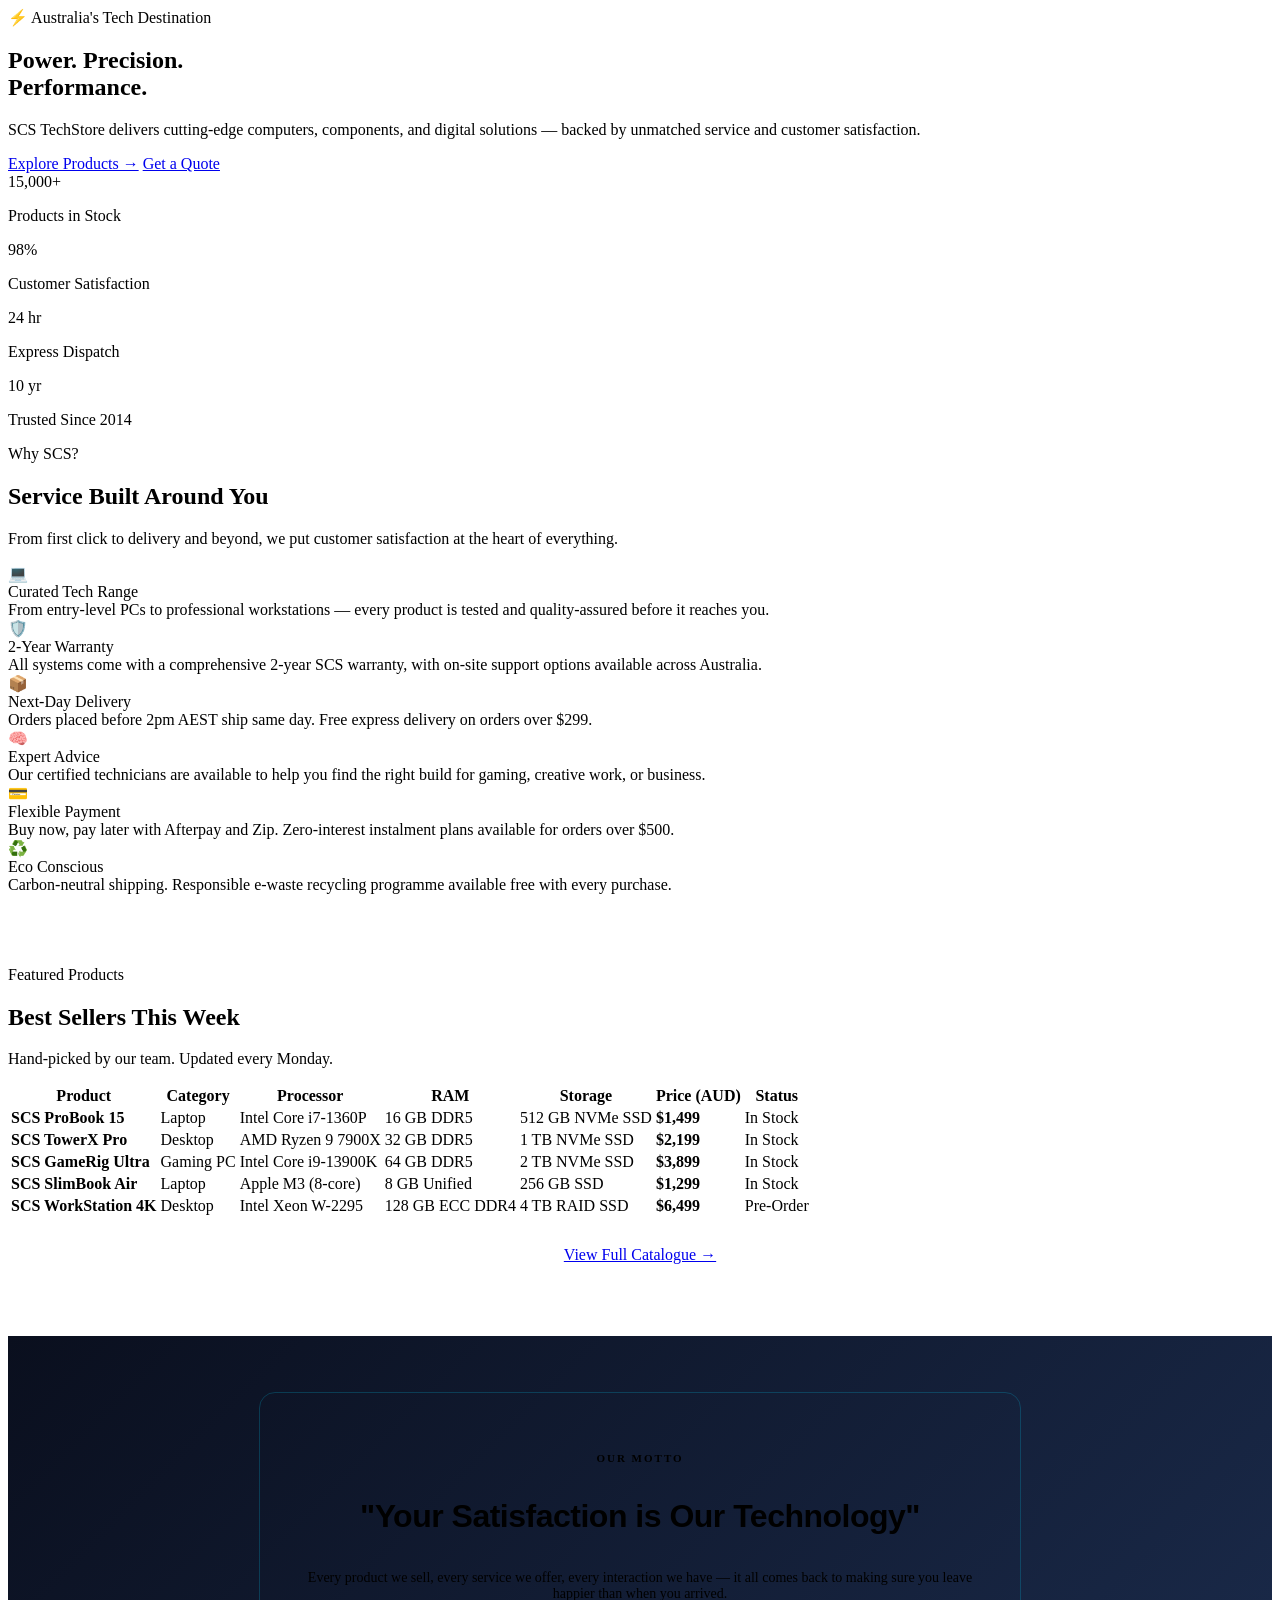
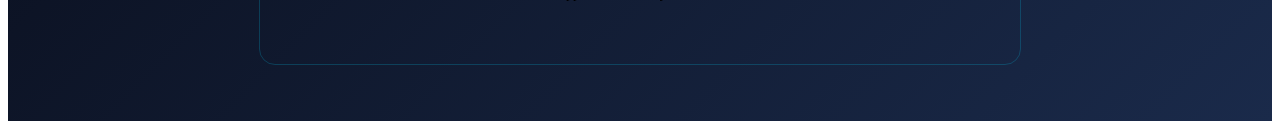
==== index.html @ ad7700cf "Add files via upload" ====
<!DOCTYPE html>
<html lang="en">
<head>
  <meta charset="UTF-8" />
  <meta name="viewport" content="width=device-width, initial-scale=1.0" />
  <meta name="description" content="SCS TechStore — Australia's trusted online computer store. Premium laptops, desktops, components, and expert support." />
  <title>SCS TechStore — Home</title>
  <link rel="stylesheet" href="media/style.css" />
</head>
<body>

  <!-- HEADER -->
  <header id="site-header"></header>

  <!-- HERO -->
  <section class="hero">
    <div class="container">
      <span class="hero-eyebrow">&#x26A1; Australia's Tech Destination</span>
      <h1>Power. Precision.<br><span>Performance.</span></h1>
      <p>SCS TechStore delivers cutting-edge computers, components, and digital solutions — backed by unmatched service and customer satisfaction.</p>
      <div class="hero-btns">
        <a href="pages/services.html" class="btn btn-primary">Explore Products &#x2192;</a>
        <a href="pages/contact.html" class="btn btn-outline">Get a Quote</a>
      </div>
    </div>
  </section>

  <!-- STATS BAR -->
  <div class="stats-bar">
    <div class="container">
      <div class="stats-grid">
        <div>
          <span class="stat-num">15,000+</span>
          <p class="stat-label">Products in Stock</p>
        </div>
        <div>
          <span class="stat-num">98%</span>
          <p class="stat-label">Customer Satisfaction</p>
        </div>
        <div>
          <span class="stat-num">24 hr</span>
          <p class="stat-label">Express Dispatch</p>
        </div>
        <div>
          <span class="stat-num">10 yr</span>
          <p class="stat-label">Trusted Since 2014</p>
        </div>
      </div>
    </div>
  </div>

  <!-- WHY CHOOSE US -->
  <section>
    <div class="container">
      <span class="section-label">Why SCS?</span>
      <h2 class="section-title">Service Built Around You</h2>
      <p class="section-sub">From first click to delivery and beyond, we put customer satisfaction at the heart of everything.</p>

      <div class="features-grid">
        <div class="card">
          <div class="feature-icon">&#x1F4BB;</div>
          <div class="feature-title">Curated Tech Range</div>
          <div class="feature-desc">From entry-level PCs to professional workstations — every product is tested and quality-assured before it reaches you.</div>
        </div>
        <div class="card">
          <div class="feature-icon">&#x1F6E1;&#xFE0F;</div>
          <div class="feature-title">2-Year Warranty</div>
          <div class="feature-desc">All systems come with a comprehensive 2-year SCS warranty, with on-site support options available across Australia.</div>
        </div>
        <div class="card">
          <div class="feature-icon">&#x1F4E6;</div>
          <div class="feature-title">Next-Day Delivery</div>
          <div class="feature-desc">Orders placed before 2pm AEST ship same day. Free express delivery on orders over $299.</div>
        </div>
        <div class="card">
          <div class="feature-icon">&#x1F9E0;</div>
          <div class="feature-title">Expert Advice</div>
          <div class="feature-desc">Our certified technicians are available to help you find the right build for gaming, creative work, or business.</div>
        </div>
        <div class="card">
          <div class="feature-icon">&#x1F4B3;</div>
          <div class="feature-title">Flexible Payment</div>
          <div class="feature-desc">Buy now, pay later with Afterpay and Zip. Zero-interest instalment plans available for orders over $500.</div>
        </div>
        <div class="card">
          <div class="feature-icon">&#x267B;&#xFE0F;</div>
          <div class="feature-title">Eco Conscious</div>
          <div class="feature-desc">Carbon-neutral shipping. Responsible e-waste recycling programme available free with every purchase.</div>
        </div>
      </div>
    </div>
  </section>

  <!-- FEATURED PRODUCTS TABLE -->
  <section style="background:var(--slate); padding:72px 0;">
    <div class="container">
      <span class="section-label">Featured Products</span>
      <h2 class="section-title">Best Sellers This Week</h2>
      <p class="section-sub">Hand-picked by our team. Updated every Monday.</p>

      <div class="table-wrapper">
        <table>
          <thead>
            <tr>
              <th>Product</th>
              <th>Category</th>
              <th>Processor</th>
              <th>RAM</th>
              <th>Storage</th>
              <th>Price (AUD)</th>
              <th>Status</th>
            </tr>
          </thead>
          <tbody>
            <tr>
              <td><strong>SCS ProBook 15</strong></td>
              <td><span class="badge badge-blue">Laptop</span></td>
              <td>Intel Core i7-1360P</td>
              <td>16 GB DDR5</td>
              <td>512 GB NVMe SSD</td>
              <td><strong>$1,499</strong></td>
              <td><span class="badge badge-green">In Stock</span></td>
            </tr>
            <tr>
              <td><strong>SCS TowerX Pro</strong></td>
              <td><span class="badge badge-cyan">Desktop</span></td>
              <td>AMD Ryzen 9 7900X</td>
              <td>32 GB DDR5</td>
              <td>1 TB NVMe SSD</td>
              <td><strong>$2,199</strong></td>
              <td><span class="badge badge-green">In Stock</span></td>
            </tr>
            <tr>
              <td><strong>SCS GameRig Ultra</strong></td>
              <td><span class="badge badge-blue">Gaming PC</span></td>
              <td>Intel Core i9-13900K</td>
              <td>64 GB DDR5</td>
              <td>2 TB NVMe SSD</td>
              <td><strong>$3,899</strong></td>
              <td><span class="badge badge-green">In Stock</span></td>
            </tr>
            <tr>
              <td><strong>SCS SlimBook Air</strong></td>
              <td><span class="badge badge-blue">Laptop</span></td>
              <td>Apple M3 (8-core)</td>
              <td>8 GB Unified</td>
              <td>256 GB SSD</td>
              <td><strong>$1,299</strong></td>
              <td><span class="badge badge-green">In Stock</span></td>
            </tr>
            <tr>
              <td><strong>SCS WorkStation 4K</strong></td>
              <td><span class="badge badge-cyan">Desktop</span></td>
              <td>Intel Xeon W-2295</td>
              <td>128 GB ECC DDR4</td>
              <td>4 TB RAID SSD</td>
              <td><strong>$6,499</strong></td>
              <td><span class="badge badge-cyan">Pre-Order</span></td>
            </tr>
          </tbody>
        </table>
      </div>

      <div style="margin-top:28px; text-align:center;">
        <a href="pages/services.html" class="btn btn-primary">View Full Catalogue &#x2192;</a>
      </div>
    </div>
  </section>

  <!-- MOTTO BANNER -->
  <section style="padding:56px 0; text-align:center; background:linear-gradient(135deg, #0A0F1E 0%, #1A2A4A 100%);">
    <div class="container">
      <div style="border:1px solid rgba(0,212,255,0.2); border-radius:16px; padding:48px 40px; display:inline-block; max-width:680px; width:100%;">
        <p style="font-size:11px; font-weight:700; text-transform:uppercase; letter-spacing:2px; color:var(--cyan); margin-bottom:16px;">Our Motto</p>
        <p style="font-family:'Space Grotesk',sans-serif; font-size:clamp(1.4rem,3vw,2rem); font-weight:700; color:var(--white); line-height:1.3; letter-spacing:-0.5px;">
          "Your Satisfaction is Our Technology"
        </p>
        <p style="font-size:14px; color:var(--muted); margin-top:16px;">
          Every product we sell, every service we offer, every interaction we have — it all comes back to making sure you leave happier than when you arrived.
        </p>
      </div>
    </div>
  </section>

  <!-- FOOTER -->
  <footer id="site-footer"></footer>

  <script src="scripts/nav.js"></script>
</body>
</html>
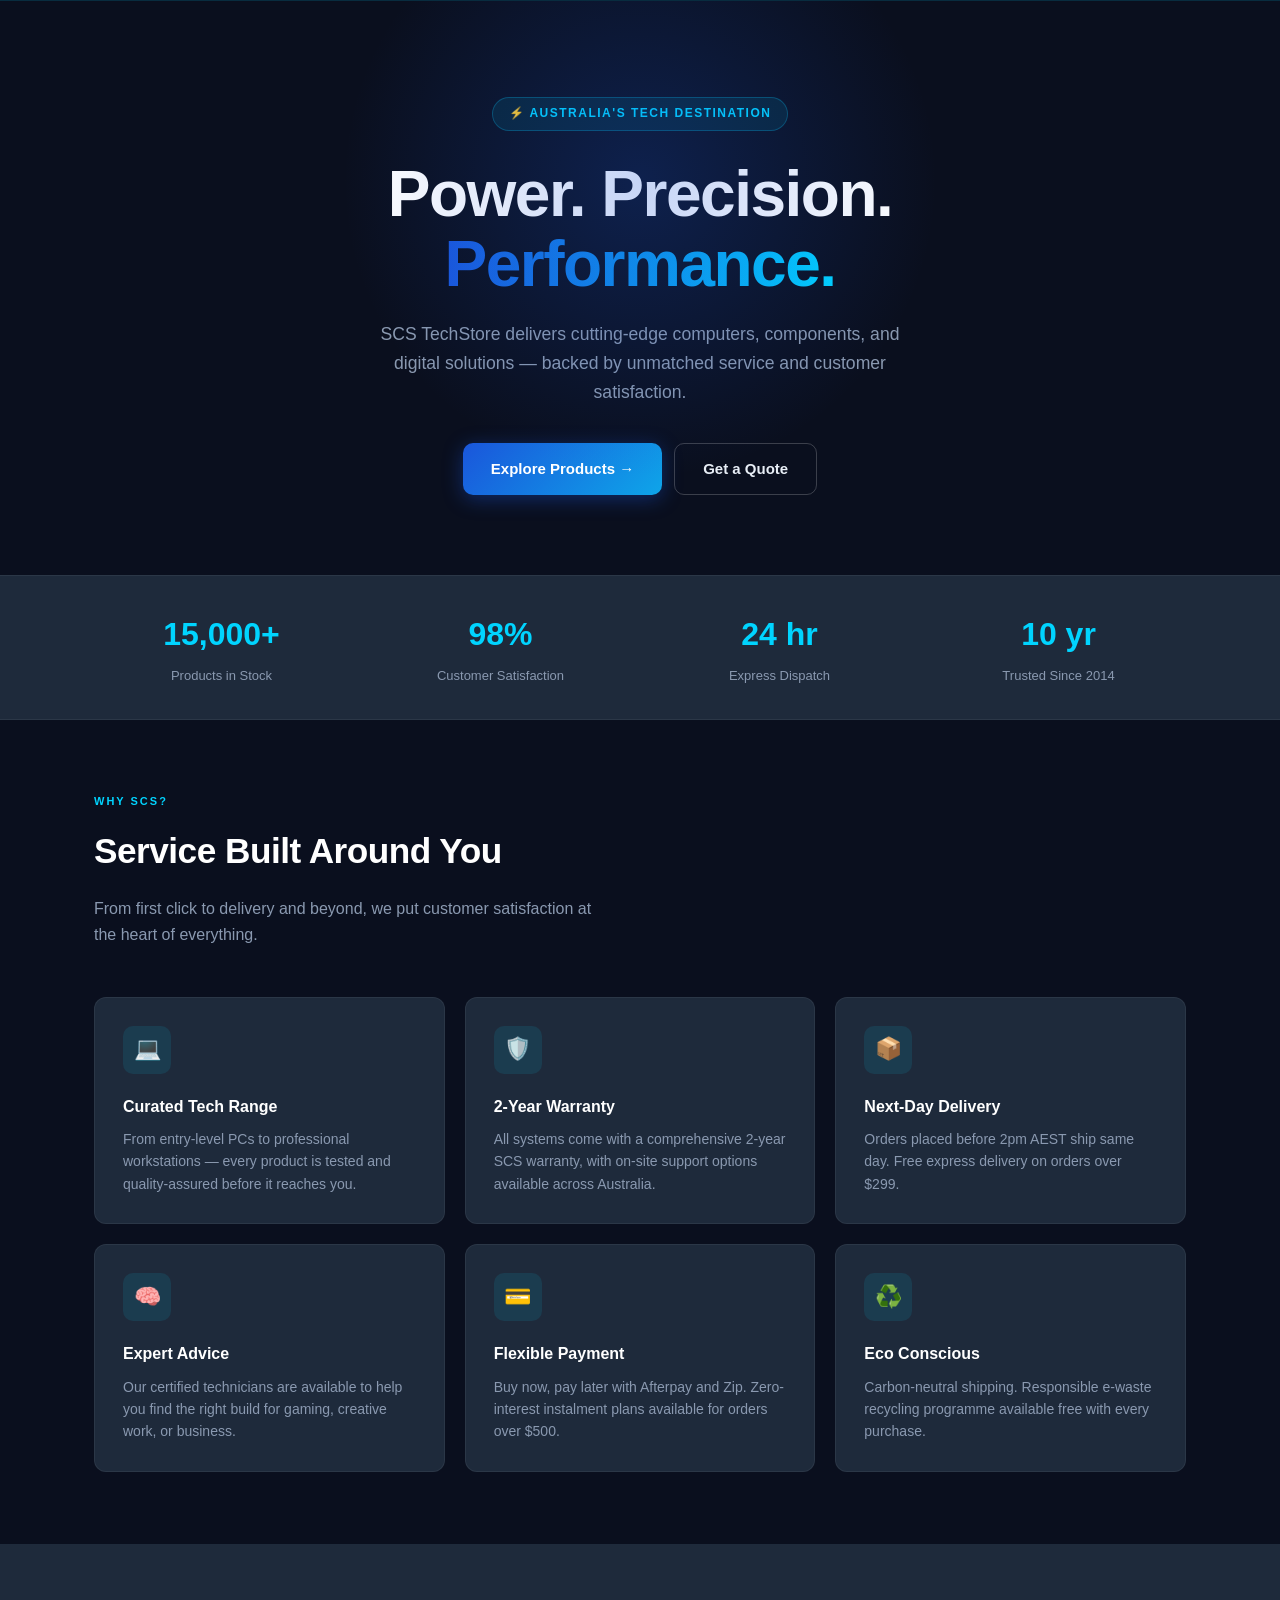
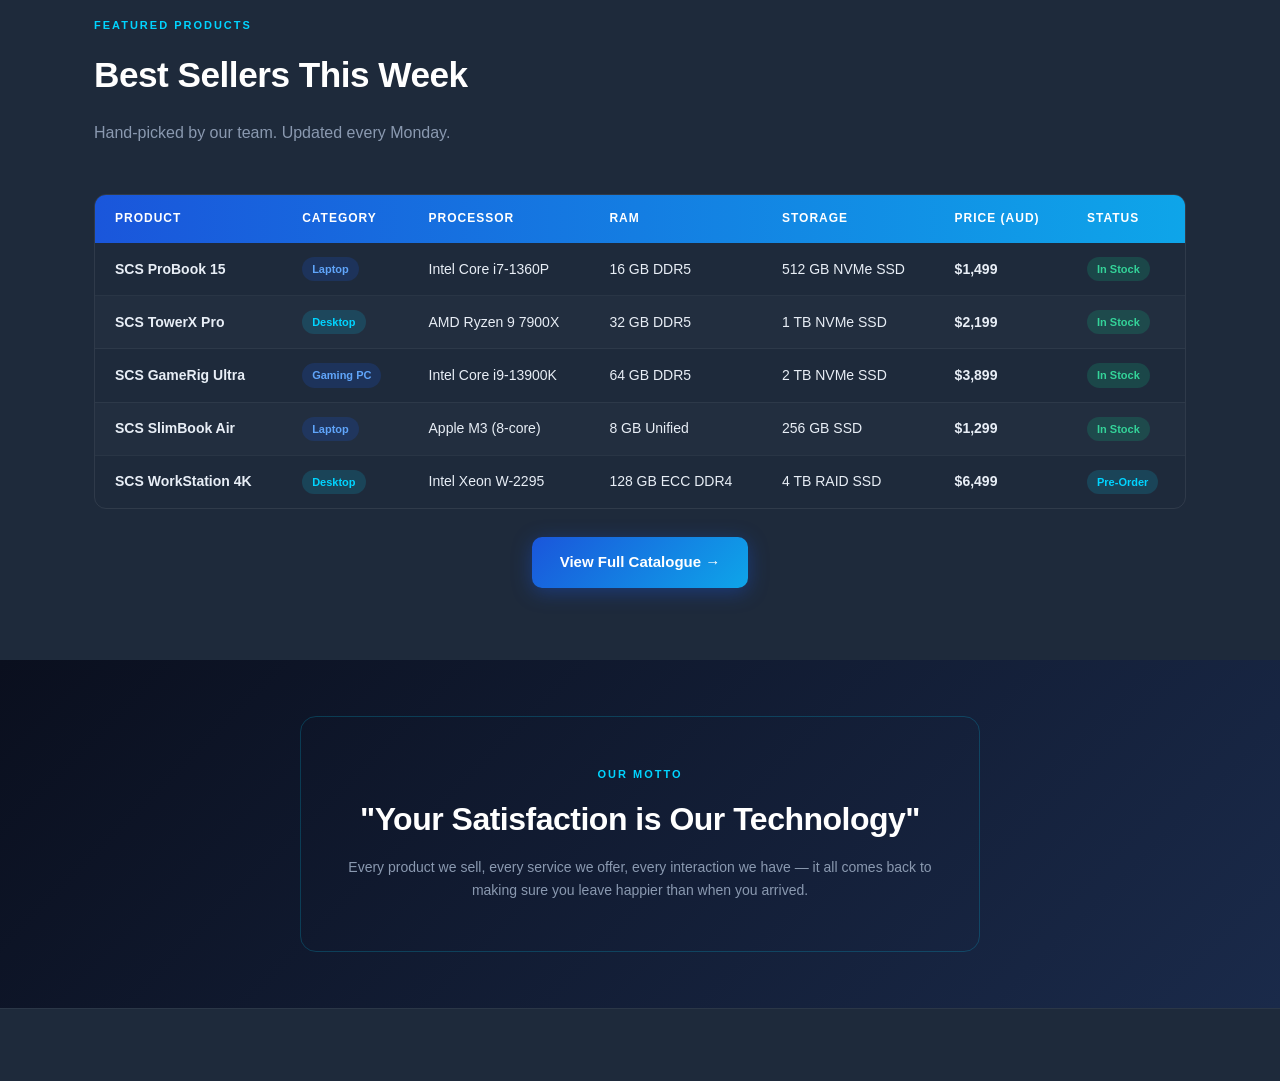
==== commit 0a07a302: "Update index.html" ====
--- a/index.html
+++ b/index.html
@@ -5,7 +5,7 @@
   <meta name="viewport" content="width=device-width, initial-scale=1.0" />
   <meta name="description" content="SCS TechStore — Australia's trusted online computer store. Premium laptops, desktops, components, and expert support." />
   <title>SCS TechStore — Home</title>
-  <link rel="stylesheet" href="media/style.css" />
+ <link rel="stylesheet" href="style.css" />
 </head>
 <body>
 
--- a/style.css
+++ b/style.css
@@ -0,0 +1,638 @@
+/* =============================================
+   SCS Online Computer Store — Global Stylesheet
+   © Service & Customer Satisfaction (SCS) 2023
+   ============================================= */
+
+@import url('https://fonts.googleapis.com/css2?family=Space+Grotesk:wght@300;400;500;600;700&family=Inter:wght@300;400;500;600&display=swap');
+
+/* ── Reset & Base ── */
+*, *::before, *::after { box-sizing: border-box; margin: 0; padding: 0; }
+
+:root {
+  --navy:    #0A0F1E;
+  --blue:    #1A56DB;
+  --cyan:    #00D4FF;
+  --slate:   #1E2A3B;
+  --mid:     #2C3E55;
+  --light:   #E8EEF6;
+  --white:   #FFFFFF;
+  --accent:  #00D4FF;
+  --muted:   #8A99B0;
+  --success: #10B981;
+  --font-display: 'Space Grotesk', sans-serif;
+  --font-body:    'Inter', sans-serif;
+  --radius: 12px;
+  --shadow: 0 4px 24px rgba(0,0,0,0.3);
+  --transition: 0.25s cubic-bezier(0.4,0,0.2,1);
+}
+
+html { scroll-behavior: smooth; }
+
+body {
+  font-family: var(--font-body);
+  background: var(--navy);
+  color: var(--light);
+  line-height: 1.65;
+  min-height: 100vh;
+  display: flex;
+  flex-direction: column;
+}
+
+a { color: var(--cyan); text-decoration: none; transition: color var(--transition); }
+a:hover { color: var(--white); }
+img { max-width: 100%; display: block; }
+ul { list-style: none; }
+
+/* ── Layout ── */
+.container { max-width: 1140px; margin: 0 auto; padding: 0 24px; }
+
+/* ── Header / Nav ── */
+header {
+  background: rgba(10,15,30,0.96);
+  backdrop-filter: blur(12px);
+  border-bottom: 1px solid rgba(0,212,255,0.15);
+  position: sticky;
+  top: 0;
+  z-index: 100;
+}
+
+.header-inner {
+  display: flex;
+  align-items: center;
+  justify-content: space-between;
+  padding: 14px 24px;
+  max-width: 1140px;
+  margin: 0 auto;
+}
+
+/* Logo */
+.logo {
+  display: flex;
+  align-items: center;
+  gap: 12px;
+  text-decoration: none;
+}
+
+.logo-mark {
+  width: 44px;
+  height: 44px;
+  background: linear-gradient(135deg, var(--blue), var(--cyan));
+  border-radius: 10px;
+  display: flex;
+  align-items: center;
+  justify-content: center;
+  font-family: var(--font-display);
+  font-weight: 700;
+  font-size: 18px;
+  color: var(--white);
+  letter-spacing: -1px;
+  flex-shrink: 0;
+  box-shadow: 0 0 20px rgba(0,212,255,0.3);
+}
+
+.logo-text { display: flex; flex-direction: column; line-height: 1.2; }
+.logo-name {
+  font-family: var(--font-display);
+  font-weight: 700;
+  font-size: 18px;
+  color: var(--white);
+  letter-spacing: -0.3px;
+}
+.logo-tagline {
+  font-size: 10px;
+  font-weight: 500;
+  color: var(--cyan);
+  text-transform: uppercase;
+  letter-spacing: 1.5px;
+}
+
+/* Nav links */
+nav ul {
+  display: flex;
+  gap: 4px;
+  align-items: center;
+}
+
+nav ul li a {
+  display: block;
+  padding: 8px 16px;
+  font-size: 14px;
+  font-weight: 500;
+  color: var(--muted);
+  border-radius: 8px;
+  transition: all var(--transition);
+}
+
+nav ul li a:hover,
+nav ul li a.active {
+  color: var(--white);
+  background: rgba(0,212,255,0.1);
+}
+
+nav ul li a.active {
+  color: var(--cyan);
+}
+
+/* ── Hero ── */
+.hero {
+  padding: 96px 24px 80px;
+  text-align: center;
+  position: relative;
+  overflow: hidden;
+}
+
+.hero::before {
+  content: '';
+  position: absolute;
+  top: -120px; left: 50%;
+  transform: translateX(-50%);
+  width: 600px; height: 600px;
+  background: radial-gradient(circle, rgba(26,86,219,0.25) 0%, transparent 70%);
+  pointer-events: none;
+}
+
+.hero-eyebrow {
+  display: inline-flex;
+  align-items: center;
+  gap: 8px;
+  background: rgba(0,212,255,0.1);
+  border: 1px solid rgba(0,212,255,0.25);
+  border-radius: 999px;
+  padding: 6px 16px;
+  font-size: 12px;
+  font-weight: 600;
+  color: var(--cyan);
+  text-transform: uppercase;
+  letter-spacing: 1.5px;
+  margin-bottom: 28px;
+}
+
+.hero h1 {
+  font-family: var(--font-display);
+  font-size: clamp(2.4rem, 6vw, 4rem);
+  font-weight: 700;
+  line-height: 1.1;
+  color: var(--white);
+  margin-bottom: 20px;
+  letter-spacing: -1.5px;
+}
+
+.hero h1 span {
+  background: linear-gradient(90deg, var(--blue), var(--cyan));
+  -webkit-background-clip: text;
+  -webkit-text-fill-color: transparent;
+  background-clip: text;
+}
+
+.hero p {
+  font-size: 1.1rem;
+  color: var(--muted);
+  max-width: 560px;
+  margin: 0 auto 36px;
+}
+
+.btn {
+  display: inline-flex;
+  align-items: center;
+  gap: 8px;
+  padding: 13px 28px;
+  border-radius: 10px;
+  font-family: var(--font-body);
+  font-size: 15px;
+  font-weight: 600;
+  cursor: pointer;
+  transition: all var(--transition);
+  border: none;
+  text-decoration: none;
+}
+
+.btn-primary {
+  background: linear-gradient(135deg, var(--blue), #0EA5E9);
+  color: var(--white);
+  box-shadow: 0 4px 20px rgba(26,86,219,0.4);
+}
+
+.btn-primary:hover {
+  transform: translateY(-2px);
+  box-shadow: 0 8px 28px rgba(26,86,219,0.5);
+  color: var(--white);
+}
+
+.btn-outline {
+  background: transparent;
+  color: var(--light);
+  border: 1px solid rgba(255,255,255,0.2);
+}
+
+.btn-outline:hover {
+  background: rgba(255,255,255,0.06);
+  border-color: rgba(255,255,255,0.4);
+  color: var(--white);
+}
+
+.hero-btns { display: flex; gap: 12px; justify-content: center; flex-wrap: wrap; }
+
+/* ── Section common ── */
+section { padding: 72px 0; }
+.section-label {
+  display: block;
+  font-size: 11px;
+  font-weight: 700;
+  text-transform: uppercase;
+  letter-spacing: 2px;
+  color: var(--cyan);
+  margin-bottom: 12px;
+}
+.section-title {
+  font-family: var(--font-display);
+  font-size: clamp(1.6rem, 3vw, 2.2rem);
+  font-weight: 700;
+  color: var(--white);
+  letter-spacing: -0.5px;
+  margin-bottom: 16px;
+}
+.section-sub {
+  color: var(--muted);
+  font-size: 1rem;
+  max-width: 520px;
+  margin-bottom: 48px;
+}
+
+/* ── Cards ── */
+.card {
+  background: var(--slate);
+  border: 1px solid rgba(255,255,255,0.06);
+  border-radius: var(--radius);
+  padding: 28px;
+  transition: all var(--transition);
+}
+
+.card:hover {
+  border-color: rgba(0,212,255,0.25);
+  transform: translateY(-4px);
+  box-shadow: 0 12px 32px rgba(0,0,0,0.4);
+}
+
+/* ── Stats bar ── */
+.stats-bar {
+  background: var(--slate);
+  border-top: 1px solid rgba(255,255,255,0.06);
+  border-bottom: 1px solid rgba(255,255,255,0.06);
+  padding: 32px 0;
+}
+
+.stats-grid {
+  display: grid;
+  grid-template-columns: repeat(4, 1fr);
+  gap: 24px;
+  text-align: center;
+}
+
+.stat-num {
+  font-family: var(--font-display);
+  font-size: 2rem;
+  font-weight: 700;
+  color: var(--cyan);
+  display: block;
+}
+.stat-label { font-size: 13px; color: var(--muted); margin-top: 4px; }
+
+/* ── Features grid ── */
+.features-grid {
+  display: grid;
+  grid-template-columns: repeat(auto-fit, minmax(280px, 1fr));
+  gap: 20px;
+}
+
+.feature-icon {
+  width: 48px; height: 48px;
+  background: rgba(0,212,255,0.1);
+  border-radius: 10px;
+  display: flex; align-items: center; justify-content: center;
+  margin-bottom: 20px;
+  font-size: 22px;
+}
+
+.feature-title {
+  font-family: var(--font-display);
+  font-size: 1rem;
+  font-weight: 600;
+  color: var(--white);
+  margin-bottom: 8px;
+}
+
+.feature-desc { font-size: 14px; color: var(--muted); line-height: 1.6; }
+
+/* ── Table ── */
+.table-wrapper {
+  overflow-x: auto;
+  border-radius: var(--radius);
+  border: 1px solid rgba(255,255,255,0.08);
+}
+
+table {
+  width: 100%;
+  border-collapse: collapse;
+  font-size: 14px;
+}
+
+thead {
+  background: linear-gradient(90deg, var(--blue), #0EA5E9);
+}
+
+thead th {
+  padding: 14px 20px;
+  text-align: left;
+  font-weight: 600;
+  font-size: 12px;
+  text-transform: uppercase;
+  letter-spacing: 1px;
+  color: var(--white);
+}
+
+tbody tr {
+  border-bottom: 1px solid rgba(255,255,255,0.05);
+  transition: background var(--transition);
+}
+
+tbody tr:last-child { border-bottom: none; }
+tbody tr:hover { background: rgba(0,212,255,0.04); }
+
+tbody td {
+  padding: 14px 20px;
+  color: var(--light);
+}
+
+tbody tr:nth-child(even) td { background: rgba(255,255,255,0.02); }
+
+.badge {
+  display: inline-block;
+  padding: 3px 10px;
+  border-radius: 999px;
+  font-size: 11px;
+  font-weight: 600;
+}
+.badge-blue  { background: rgba(26,86,219,0.2);  color: #60A5FA; }
+.badge-green { background: rgba(16,185,129,0.2); color: #34D399; }
+.badge-cyan  { background: rgba(0,212,255,0.15); color: var(--cyan); }
+
+/* ── Form ── */
+.form-group { margin-bottom: 20px; }
+.form-group label {
+  display: block;
+  font-size: 13px;
+  font-weight: 600;
+  color: var(--light);
+  margin-bottom: 8px;
+  letter-spacing: 0.3px;
+}
+
+.form-group input,
+.form-group textarea,
+.form-group select {
+  width: 100%;
+  padding: 12px 16px;
+  background: rgba(255,255,255,0.05);
+  border: 1px solid rgba(255,255,255,0.1);
+  border-radius: 8px;
+  color: var(--white);
+  font-family: var(--font-body);
+  font-size: 14px;
+  outline: none;
+  transition: border-color var(--transition), box-shadow var(--transition);
+}
+
+.form-group input:focus,
+.form-group textarea:focus,
+.form-group select:focus {
+  border-color: var(--cyan);
+  box-shadow: 0 0 0 3px rgba(0,212,255,0.12);
+}
+
+.form-group input::placeholder,
+.form-group textarea::placeholder { color: var(--muted); }
+
+.form-row { display: grid; grid-template-columns: 1fr 1fr; gap: 20px; }
+
+/* ── Gallery grid ── */
+.gallery-grid {
+  display: grid;
+  grid-template-columns: repeat(auto-fill, minmax(260px, 1fr));
+  gap: 20px;
+}
+
+.gallery-item {
+  border-radius: var(--radius);
+  overflow: hidden;
+  border: 1px solid rgba(255,255,255,0.06);
+  background: var(--slate);
+  transition: all var(--transition);
+  cursor: pointer;
+}
+
+.gallery-item:hover {
+  transform: scale(1.02);
+  border-color: rgba(0,212,255,0.3);
+  box-shadow: 0 8px 28px rgba(0,212,255,0.15);
+}
+
+.gallery-thumb {
+  width: 100%;
+  height: 200px;
+  display: flex;
+  align-items: center;
+  justify-content: center;
+  font-size: 60px;
+  background: linear-gradient(135deg, var(--slate), var(--mid));
+}
+
+.gallery-caption {
+  padding: 14px 16px;
+  font-size: 13px;
+  font-weight: 500;
+  color: var(--light);
+}
+
+/* ── Sitemap ── */
+.sitemap-tree {
+  font-family: var(--font-display);
+}
+
+.sitemap-root {
+  background: linear-gradient(135deg, var(--blue), #0EA5E9);
+  border-radius: var(--radius);
+  padding: 16px 24px;
+  text-align: center;
+  font-weight: 700;
+  font-size: 1.1rem;
+  margin-bottom: 32px;
+  display: inline-block;
+  width: 100%;
+}
+
+.sitemap-branches {
+  display: grid;
+  grid-template-columns: repeat(auto-fit, minmax(160px, 1fr));
+  gap: 16px;
+  position: relative;
+}
+
+.sitemap-node {
+  background: var(--slate);
+  border: 1px solid rgba(0,212,255,0.2);
+  border-radius: var(--radius);
+  padding: 16px 20px;
+  text-align: center;
+  font-size: 14px;
+  font-weight: 600;
+  color: var(--light);
+  transition: all var(--transition);
+  text-decoration: none;
+  display: block;
+}
+
+.sitemap-node:hover {
+  border-color: var(--cyan);
+  color: var(--cyan);
+  transform: translateY(-4px);
+}
+
+.sitemap-node .node-file {
+  font-size: 11px;
+  color: var(--muted);
+  font-weight: 400;
+  font-family: monospace;
+  margin-top: 4px;
+}
+
+/* ── Contact ── */
+.contact-grid {
+  display: grid;
+  grid-template-columns: 1fr 1.5fr;
+  gap: 40px;
+  align-items: start;
+}
+
+.contact-info-item {
+  display: flex;
+  align-items: flex-start;
+  gap: 16px;
+  margin-bottom: 28px;
+}
+
+.contact-icon {
+  width: 44px; height: 44px;
+  background: rgba(0,212,255,0.1);
+  border-radius: 10px;
+  display: flex; align-items: center; justify-content: center;
+  font-size: 20px;
+  flex-shrink: 0;
+}
+
+.contact-info-item h4 {
+  font-size: 13px;
+  font-weight: 600;
+  text-transform: uppercase;
+  letter-spacing: 1px;
+  color: var(--muted);
+  margin-bottom: 4px;
+}
+
+.contact-info-item p { color: var(--light); font-size: 15px; }
+
+/* ── Footer ── */
+footer {
+  background: var(--slate);
+  border-top: 1px solid rgba(255,255,255,0.06);
+  padding: 48px 0 24px;
+  margin-top: auto;
+}
+
+.footer-inner {
+  display: grid;
+  grid-template-columns: 2fr 1fr 1fr;
+  gap: 40px;
+  margin-bottom: 40px;
+}
+
+.footer-brand p {
+  font-size: 14px;
+  color: var(--muted);
+  margin-top: 12px;
+  line-height: 1.7;
+  max-width: 280px;
+}
+
+.footer-col h4 {
+  font-family: var(--font-display);
+  font-size: 13px;
+  font-weight: 700;
+  color: var(--white);
+  text-transform: uppercase;
+  letter-spacing: 1px;
+  margin-bottom: 16px;
+}
+
+.footer-col ul li { margin-bottom: 10px; }
+.footer-col ul li a { font-size: 14px; color: var(--muted); transition: color var(--transition); }
+.footer-col ul li a:hover { color: var(--cyan); }
+
+.footer-bottom {
+  border-top: 1px solid rgba(255,255,255,0.06);
+  padding-top: 24px;
+  display: flex;
+  align-items: center;
+  justify-content: space-between;
+  font-size: 13px;
+  color: var(--muted);
+}
+
+.footer-bottom a { color: var(--muted); }
+.footer-bottom a:hover { color: var(--cyan); }
+
+/* ── Page Header ── */
+.page-header {
+  padding: 64px 24px 48px;
+  text-align: center;
+  border-bottom: 1px solid rgba(255,255,255,0.06);
+  margin-bottom: 64px;
+  position: relative;
+  overflow: hidden;
+}
+
+.page-header::before {
+  content: '';
+  position: absolute;
+  top: -80px; left: 50%;
+  transform: translateX(-50%);
+  width: 400px; height: 400px;
+  background: radial-gradient(circle, rgba(26,86,219,0.18) 0%, transparent 70%);
+  pointer-events: none;
+}
+
+.page-header h1 {
+  font-family: var(--font-display);
+  font-size: clamp(2rem, 5vw, 3rem);
+  font-weight: 700;
+  color: var(--white);
+  letter-spacing: -1px;
+  margin-bottom: 12px;
+}
+
+.page-header p { font-size: 1rem; color: var(--muted); max-width: 480px; margin: 0 auto; }
+
+/* ── Responsive ── */
+@media (max-width: 768px) {
+  .stats-grid         { grid-template-columns: repeat(2, 1fr); }
+  .contact-grid       { grid-template-columns: 1fr; }
+  .footer-inner       { grid-template-columns: 1fr; }
+  .form-row           { grid-template-columns: 1fr; }
+  nav ul li a         { padding: 8px 10px; font-size: 13px; }
+  .hero               { padding: 64px 24px 56px; }
+}
+
+@media (max-width: 560px) {
+  .stats-grid         { grid-template-columns: 1fr 1fr; }
+  nav ul              { gap: 2px; }
+  nav ul li a         { font-size: 12px; padding: 7px 8px; }
+}
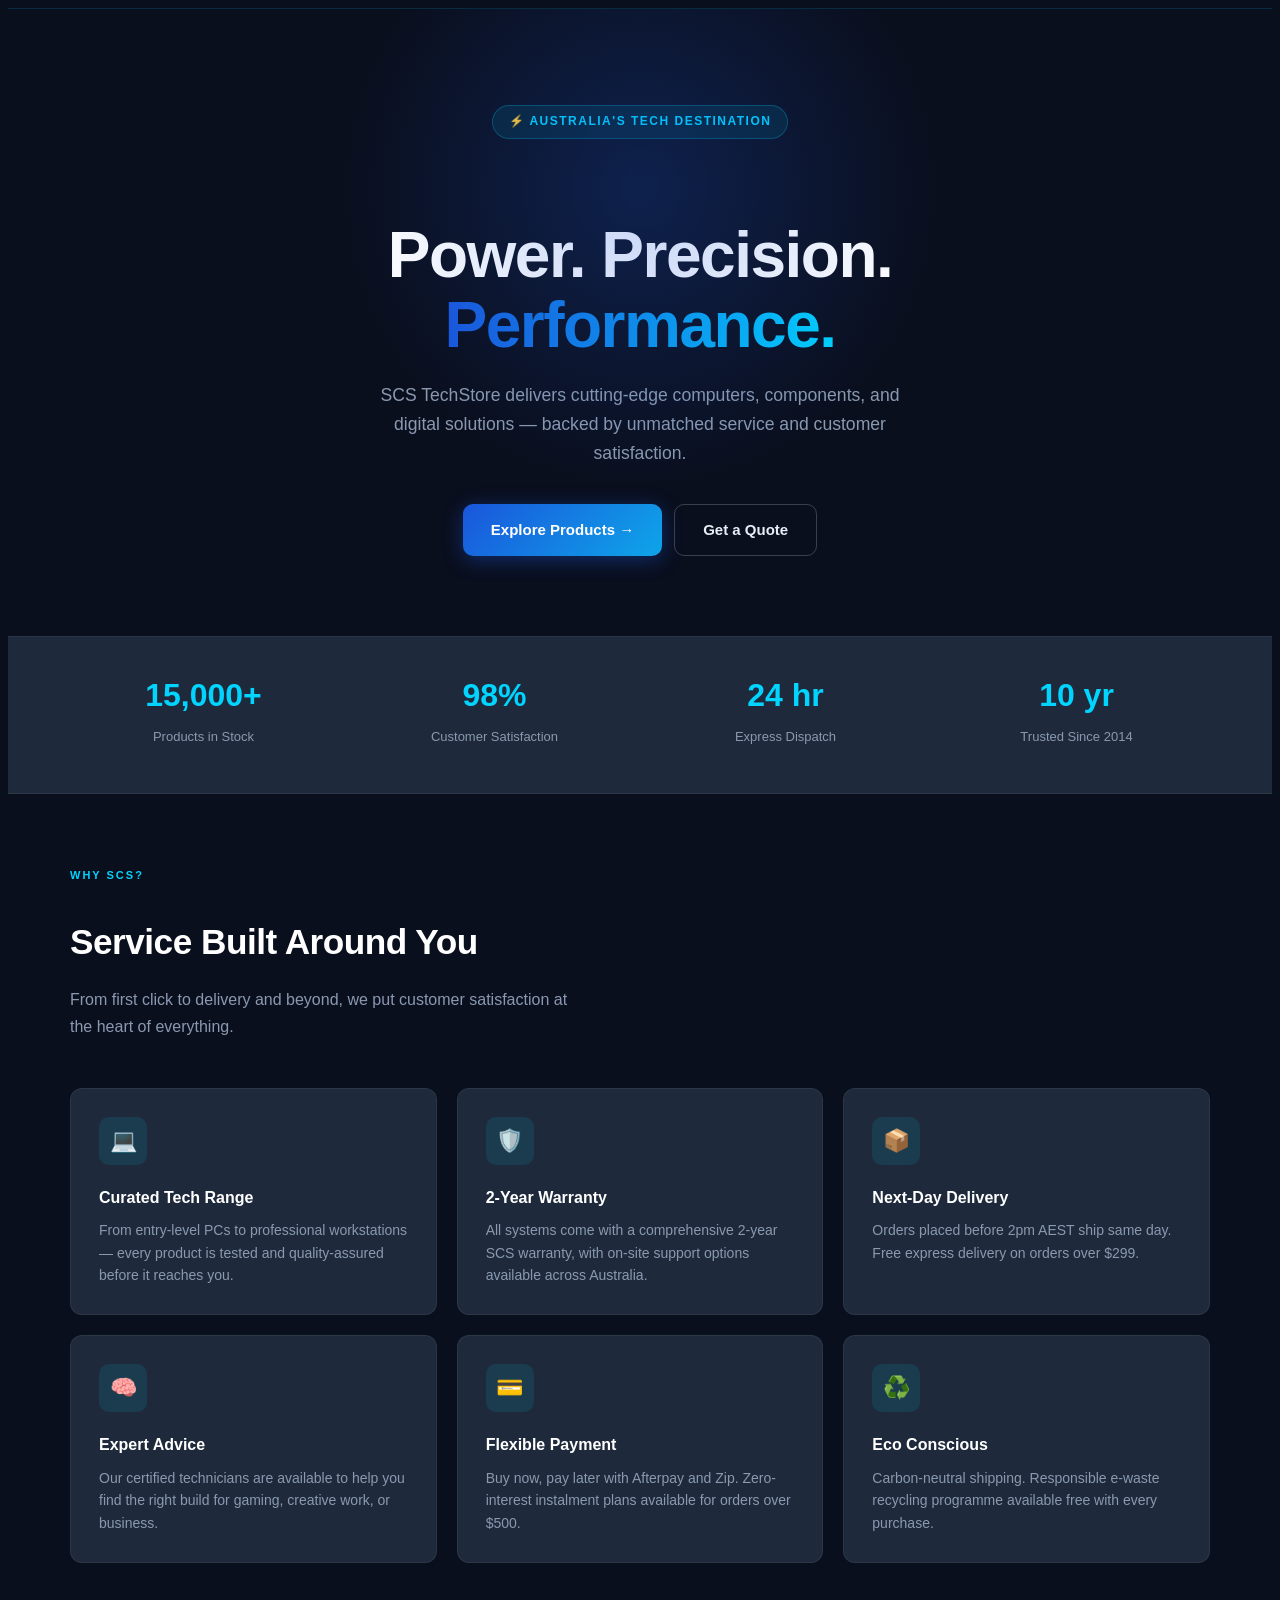
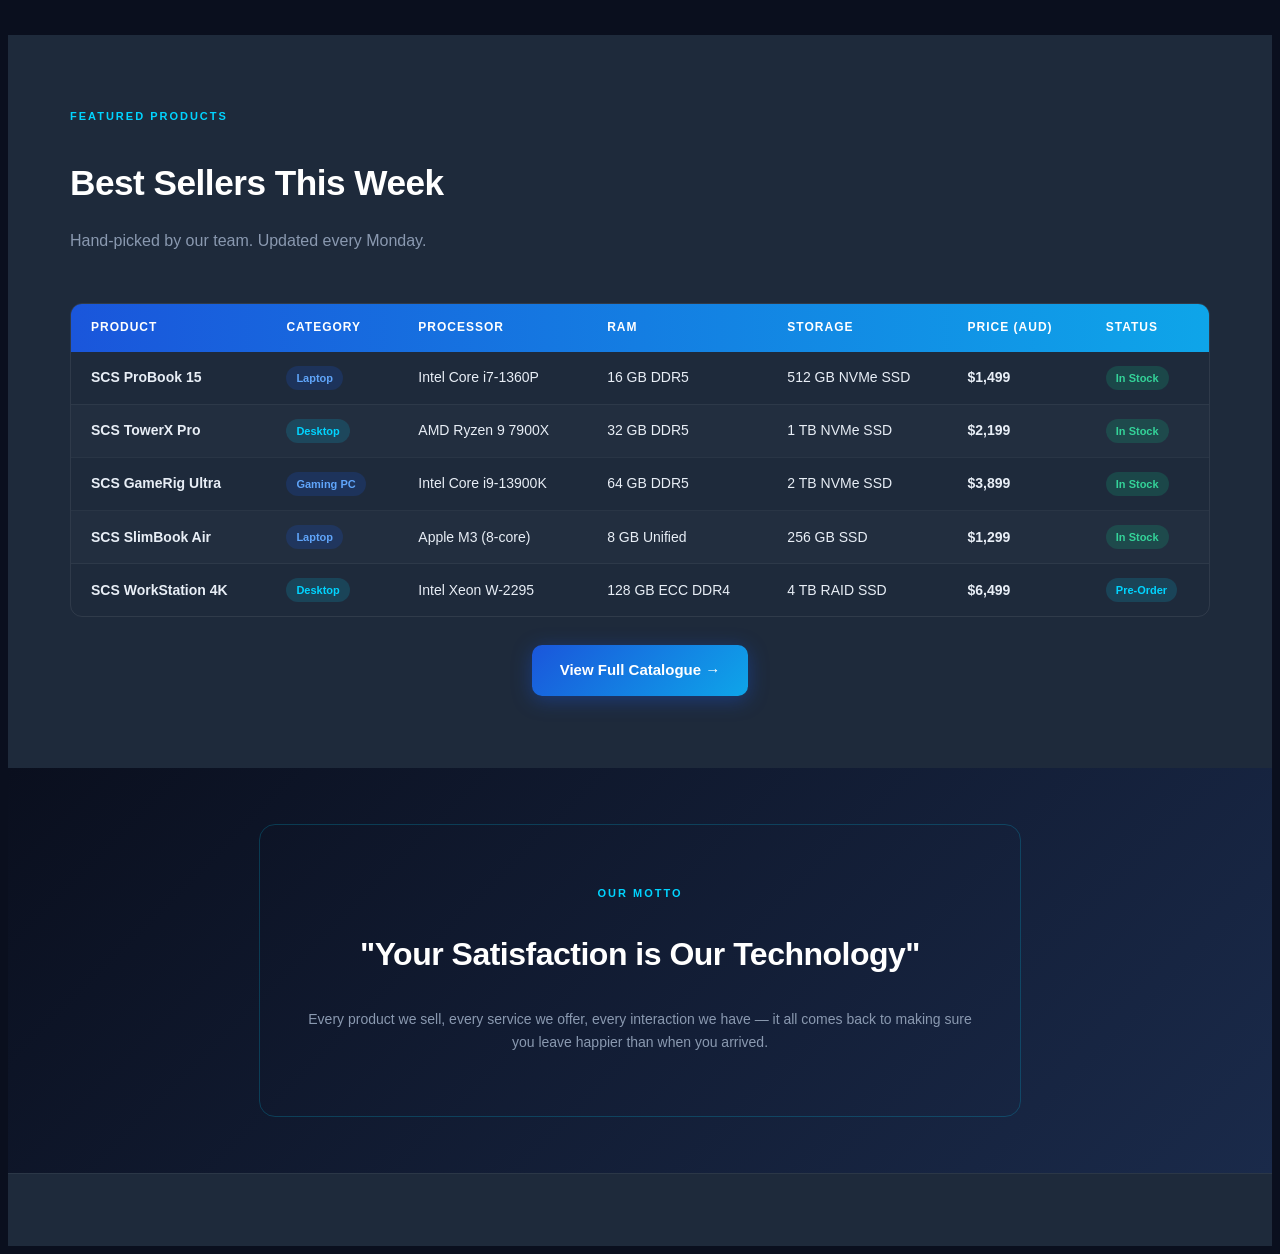
==== commit 70c0377a: "Add files via upload" ====
--- a/index.html
+++ b/index.html
@@ -5,7 +5,7 @@
   <meta name="viewport" content="width=device-width, initial-scale=1.0" />
   <meta name="description" content="SCS TechStore — Australia's trusted online computer store. Premium laptops, desktops, components, and expert support." />
   <title>SCS TechStore — Home</title>
- <link rel="stylesheet" href="style.css" />
+  <link rel="stylesheet" href="media/style.css" />
 </head>
 <body>
 
--- a/media/style.css
+++ b/media/style.css
@@ -0,0 +1,639 @@
+media/style.css
+/* =============================================
+   SCS Online Computer Store — Global Stylesheet
+   © Service & Customer Satisfaction (SCS) 2023
+   ============================================= */
+
+@import url('https://fonts.googleapis.com/css2?family=Space+Grotesk:wght@300;400;500;600;700&family=Inter:wght@300;400;500;600&display=swap');
+
+/* ── Reset & Base ── */
+*, *::before, *::after { box-sizing: border-box; margin: 0; padding: 0; }
+
+:root {
+  --navy:    #0A0F1E;
+  --blue:    #1A56DB;
+  --cyan:    #00D4FF;
+  --slate:   #1E2A3B;
+  --mid:     #2C3E55;
+  --light:   #E8EEF6;
+  --white:   #FFFFFF;
+  --accent:  #00D4FF;
+  --muted:   #8A99B0;
+  --success: #10B981;
+  --font-display: 'Space Grotesk', sans-serif;
+  --font-body:    'Inter', sans-serif;
+  --radius: 12px;
+  --shadow: 0 4px 24px rgba(0,0,0,0.3);
+  --transition: 0.25s cubic-bezier(0.4,0,0.2,1);
+}
+
+html { scroll-behavior: smooth; }
+
+body {
+  font-family: var(--font-body);
+  background: var(--navy);
+  color: var(--light);
+  line-height: 1.65;
+  min-height: 100vh;
+  display: flex;
+  flex-direction: column;
+}
+
+a { color: var(--cyan); text-decoration: none; transition: color var(--transition); }
+a:hover { color: var(--white); }
+img { max-width: 100%; display: block; }
+ul { list-style: none; }
+
+/* ── Layout ── */
+.container { max-width: 1140px; margin: 0 auto; padding: 0 24px; }
+
+/* ── Header / Nav ── */
+header {
+  background: rgba(10,15,30,0.96);
+  backdrop-filter: blur(12px);
+  border-bottom: 1px solid rgba(0,212,255,0.15);
+  position: sticky;
+  top: 0;
+  z-index: 100;
+}
+
+.header-inner {
+  display: flex;
+  align-items: center;
+  justify-content: space-between;
+  padding: 14px 24px;
+  max-width: 1140px;
+  margin: 0 auto;
+}
+
+/* Logo */
+.logo {
+  display: flex;
+  align-items: center;
+  gap: 12px;
+  text-decoration: none;
+}
+
+.logo-mark {
+  width: 44px;
+  height: 44px;
+  background: linear-gradient(135deg, var(--blue), var(--cyan));
+  border-radius: 10px;
+  display: flex;
+  align-items: center;
+  justify-content: center;
+  font-family: var(--font-display);
+  font-weight: 700;
+  font-size: 18px;
+  color: var(--white);
+  letter-spacing: -1px;
+  flex-shrink: 0;
+  box-shadow: 0 0 20px rgba(0,212,255,0.3);
+}
+
+.logo-text { display: flex; flex-direction: column; line-height: 1.2; }
+.logo-name {
+  font-family: var(--font-display);
+  font-weight: 700;
+  font-size: 18px;
+  color: var(--white);
+  letter-spacing: -0.3px;
+}
+.logo-tagline {
+  font-size: 10px;
+  font-weight: 500;
+  color: var(--cyan);
+  text-transform: uppercase;
+  letter-spacing: 1.5px;
+}
+
+/* Nav links */
+nav ul {
+  display: flex;
+  gap: 4px;
+  align-items: center;
+}
+
+nav ul li a {
+  display: block;
+  padding: 8px 16px;
+  font-size: 14px;
+  font-weight: 500;
+  color: var(--muted);
+  border-radius: 8px;
+  transition: all var(--transition);
+}
+
+nav ul li a:hover,
+nav ul li a.active {
+  color: var(--white);
+  background: rgba(0,212,255,0.1);
+}
+
+nav ul li a.active {
+  color: var(--cyan);
+}
+
+/* ── Hero ── */
+.hero {
+  padding: 96px 24px 80px;
+  text-align: center;
+  position: relative;
+  overflow: hidden;
+}
+
+.hero::before {
+  content: '';
+  position: absolute;
+  top: -120px; left: 50%;
+  transform: translateX(-50%);
+  width: 600px; height: 600px;
+  background: radial-gradient(circle, rgba(26,86,219,0.25) 0%, transparent 70%);
+  pointer-events: none;
+}
+
+.hero-eyebrow {
+  display: inline-flex;
+  align-items: center;
+  gap: 8px;
+  background: rgba(0,212,255,0.1);
+  border: 1px solid rgba(0,212,255,0.25);
+  border-radius: 999px;
+  padding: 6px 16px;
+  font-size: 12px;
+  font-weight: 600;
+  color: var(--cyan);
+  text-transform: uppercase;
+  letter-spacing: 1.5px;
+  margin-bottom: 28px;
+}
+
+.hero h1 {
+  font-family: var(--font-display);
+  font-size: clamp(2.4rem, 6vw, 4rem);
+  font-weight: 700;
+  line-height: 1.1;
+  color: var(--white);
+  margin-bottom: 20px;
+  letter-spacing: -1.5px;
+}
+
+.hero h1 span {
+  background: linear-gradient(90deg, var(--blue), var(--cyan));
+  -webkit-background-clip: text;
+  -webkit-text-fill-color: transparent;
+  background-clip: text;
+}
+
+.hero p {
+  font-size: 1.1rem;
+  color: var(--muted);
+  max-width: 560px;
+  margin: 0 auto 36px;
+}
+
+.btn {
+  display: inline-flex;
+  align-items: center;
+  gap: 8px;
+  padding: 13px 28px;
+  border-radius: 10px;
+  font-family: var(--font-body);
+  font-size: 15px;
+  font-weight: 600;
+  cursor: pointer;
+  transition: all var(--transition);
+  border: none;
+  text-decoration: none;
+}
+
+.btn-primary {
+  background: linear-gradient(135deg, var(--blue), #0EA5E9);
+  color: var(--white);
+  box-shadow: 0 4px 20px rgba(26,86,219,0.4);
+}
+
+.btn-primary:hover {
+  transform: translateY(-2px);
+  box-shadow: 0 8px 28px rgba(26,86,219,0.5);
+  color: var(--white);
+}
+
+.btn-outline {
+  background: transparent;
+  color: var(--light);
+  border: 1px solid rgba(255,255,255,0.2);
+}
+
+.btn-outline:hover {
+  background: rgba(255,255,255,0.06);
+  border-color: rgba(255,255,255,0.4);
+  color: var(--white);
+}
+
+.hero-btns { display: flex; gap: 12px; justify-content: center; flex-wrap: wrap; }
+
+/* ── Section common ── */
+section { padding: 72px 0; }
+.section-label {
+  display: block;
+  font-size: 11px;
+  font-weight: 700;
+  text-transform: uppercase;
+  letter-spacing: 2px;
+  color: var(--cyan);
+  margin-bottom: 12px;
+}
+.section-title {
+  font-family: var(--font-display);
+  font-size: clamp(1.6rem, 3vw, 2.2rem);
+  font-weight: 700;
+  color: var(--white);
+  letter-spacing: -0.5px;
+  margin-bottom: 16px;
+}
+.section-sub {
+  color: var(--muted);
+  font-size: 1rem;
+  max-width: 520px;
+  margin-bottom: 48px;
+}
+
+/* ── Cards ── */
+.card {
+  background: var(--slate);
+  border: 1px solid rgba(255,255,255,0.06);
+  border-radius: var(--radius);
+  padding: 28px;
+  transition: all var(--transition);
+}
+
+.card:hover {
+  border-color: rgba(0,212,255,0.25);
+  transform: translateY(-4px);
+  box-shadow: 0 12px 32px rgba(0,0,0,0.4);
+}
+
+/* ── Stats bar ── */
+.stats-bar {
+  background: var(--slate);
+  border-top: 1px solid rgba(255,255,255,0.06);
+  border-bottom: 1px solid rgba(255,255,255,0.06);
+  padding: 32px 0;
+}
+
+.stats-grid {
+  display: grid;
+  grid-template-columns: repeat(4, 1fr);
+  gap: 24px;
+  text-align: center;
+}
+
+.stat-num {
+  font-family: var(--font-display);
+  font-size: 2rem;
+  font-weight: 700;
+  color: var(--cyan);
+  display: block;
+}
+.stat-label { font-size: 13px; color: var(--muted); margin-top: 4px; }
+
+/* ── Features grid ── */
+.features-grid {
+  display: grid;
+  grid-template-columns: repeat(auto-fit, minmax(280px, 1fr));
+  gap: 20px;
+}
+
+.feature-icon {
+  width: 48px; height: 48px;
+  background: rgba(0,212,255,0.1);
+  border-radius: 10px;
+  display: flex; align-items: center; justify-content: center;
+  margin-bottom: 20px;
+  font-size: 22px;
+}
+
+.feature-title {
+  font-family: var(--font-display);
+  font-size: 1rem;
+  font-weight: 600;
+  color: var(--white);
+  margin-bottom: 8px;
+}
+
+.feature-desc { font-size: 14px; color: var(--muted); line-height: 1.6; }
+
+/* ── Table ── */
+.table-wrapper {
+  overflow-x: auto;
+  border-radius: var(--radius);
+  border: 1px solid rgba(255,255,255,0.08);
+}
+
+table {
+  width: 100%;
+  border-collapse: collapse;
+  font-size: 14px;
+}
+
+thead {
+  background: linear-gradient(90deg, var(--blue), #0EA5E9);
+}
+
+thead th {
+  padding: 14px 20px;
+  text-align: left;
+  font-weight: 600;
+  font-size: 12px;
+  text-transform: uppercase;
+  letter-spacing: 1px;
+  color: var(--white);
+}
+
+tbody tr {
+  border-bottom: 1px solid rgba(255,255,255,0.05);
+  transition: background var(--transition);
+}
+
+tbody tr:last-child { border-bottom: none; }
+tbody tr:hover { background: rgba(0,212,255,0.04); }
+
+tbody td {
+  padding: 14px 20px;
+  color: var(--light);
+}
+
+tbody tr:nth-child(even) td { background: rgba(255,255,255,0.02); }
+
+.badge {
+  display: inline-block;
+  padding: 3px 10px;
+  border-radius: 999px;
+  font-size: 11px;
+  font-weight: 600;
+}
+.badge-blue  { background: rgba(26,86,219,0.2);  color: #60A5FA; }
+.badge-green { background: rgba(16,185,129,0.2); color: #34D399; }
+.badge-cyan  { background: rgba(0,212,255,0.15); color: var(--cyan); }
+
+/* ── Form ── */
+.form-group { margin-bottom: 20px; }
+.form-group label {
+  display: block;
+  font-size: 13px;
+  font-weight: 600;
+  color: var(--light);
+  margin-bottom: 8px;
+  letter-spacing: 0.3px;
+}
+
+.form-group input,
+.form-group textarea,
+.form-group select {
+  width: 100%;
+  padding: 12px 16px;
+  background: rgba(255,255,255,0.05);
+  border: 1px solid rgba(255,255,255,0.1);
+  border-radius: 8px;
+  color: var(--white);
+  font-family: var(--font-body);
+  font-size: 14px;
+  outline: none;
+  transition: border-color var(--transition), box-shadow var(--transition);
+}
+
+.form-group input:focus,
+.form-group textarea:focus,
+.form-group select:focus {
+  border-color: var(--cyan);
+  box-shadow: 0 0 0 3px rgba(0,212,255,0.12);
+}
+
+.form-group input::placeholder,
+.form-group textarea::placeholder { color: var(--muted); }
+
+.form-row { display: grid; grid-template-columns: 1fr 1fr; gap: 20px; }
+
+/* ── Gallery grid ── */
+.gallery-grid {
+  display: grid;
+  grid-template-columns: repeat(auto-fill, minmax(260px, 1fr));
+  gap: 20px;
+}
+
+.gallery-item {
+  border-radius: var(--radius);
+  overflow: hidden;
+  border: 1px solid rgba(255,255,255,0.06);
+  background: var(--slate);
+  transition: all var(--transition);
+  cursor: pointer;
+}
+
+.gallery-item:hover {
+  transform: scale(1.02);
+  border-color: rgba(0,212,255,0.3);
+  box-shadow: 0 8px 28px rgba(0,212,255,0.15);
+}
+
+.gallery-thumb {
+  width: 100%;
+  height: 200px;
+  display: flex;
+  align-items: center;
+  justify-content: center;
+  font-size: 60px;
+  background: linear-gradient(135deg, var(--slate), var(--mid));
+}
+
+.gallery-caption {
+  padding: 14px 16px;
+  font-size: 13px;
+  font-weight: 500;
+  color: var(--light);
+}
+
+/* ── Sitemap ── */
+.sitemap-tree {
+  font-family: var(--font-display);
+}
+
+.sitemap-root {
+  background: linear-gradient(135deg, var(--blue), #0EA5E9);
+  border-radius: var(--radius);
+  padding: 16px 24px;
+  text-align: center;
+  font-weight: 700;
+  font-size: 1.1rem;
+  margin-bottom: 32px;
+  display: inline-block;
+  width: 100%;
+}
+
+.sitemap-branches {
+  display: grid;
+  grid-template-columns: repeat(auto-fit, minmax(160px, 1fr));
+  gap: 16px;
+  position: relative;
+}
+
+.sitemap-node {
+  background: var(--slate);
+  border: 1px solid rgba(0,212,255,0.2);
+  border-radius: var(--radius);
+  padding: 16px 20px;
+  text-align: center;
+  font-size: 14px;
+  font-weight: 600;
+  color: var(--light);
+  transition: all var(--transition);
+  text-decoration: none;
+  display: block;
+}
+
+.sitemap-node:hover {
+  border-color: var(--cyan);
+  color: var(--cyan);
+  transform: translateY(-4px);
+}
+
+.sitemap-node .node-file {
+  font-size: 11px;
+  color: var(--muted);
+  font-weight: 400;
+  font-family: monospace;
+  margin-top: 4px;
+}
+
+/* ── Contact ── */
+.contact-grid {
+  display: grid;
+  grid-template-columns: 1fr 1.5fr;
+  gap: 40px;
+  align-items: start;
+}
+
+.contact-info-item {
+  display: flex;
+  align-items: flex-start;
+  gap: 16px;
+  margin-bottom: 28px;
+}
+
+.contact-icon {
+  width: 44px; height: 44px;
+  background: rgba(0,212,255,0.1);
+  border-radius: 10px;
+  display: flex; align-items: center; justify-content: center;
+  font-size: 20px;
+  flex-shrink: 0;
+}
+
+.contact-info-item h4 {
+  font-size: 13px;
+  font-weight: 600;
+  text-transform: uppercase;
+  letter-spacing: 1px;
+  color: var(--muted);
+  margin-bottom: 4px;
+}
+
+.contact-info-item p { color: var(--light); font-size: 15px; }
+
+/* ── Footer ── */
+footer {
+  background: var(--slate);
+  border-top: 1px solid rgba(255,255,255,0.06);
+  padding: 48px 0 24px;
+  margin-top: auto;
+}
+
+.footer-inner {
+  display: grid;
+  grid-template-columns: 2fr 1fr 1fr;
+  gap: 40px;
+  margin-bottom: 40px;
+}
+
+.footer-brand p {
+  font-size: 14px;
+  color: var(--muted);
+  margin-top: 12px;
+  line-height: 1.7;
+  max-width: 280px;
+}
+
+.footer-col h4 {
+  font-family: var(--font-display);
+  font-size: 13px;
+  font-weight: 700;
+  color: var(--white);
+  text-transform: uppercase;
+  letter-spacing: 1px;
+  margin-bottom: 16px;
+}
+
+.footer-col ul li { margin-bottom: 10px; }
+.footer-col ul li a { font-size: 14px; color: var(--muted); transition: color var(--transition); }
+.footer-col ul li a:hover { color: var(--cyan); }
+
+.footer-bottom {
+  border-top: 1px solid rgba(255,255,255,0.06);
+  padding-top: 24px;
+  display: flex;
+  align-items: center;
+  justify-content: space-between;
+  font-size: 13px;
+  color: var(--muted);
+}
+
+.footer-bottom a { color: var(--muted); }
+.footer-bottom a:hover { color: var(--cyan); }
+
+/* ── Page Header ── */
+.page-header {
+  padding: 64px 24px 48px;
+  text-align: center;
+  border-bottom: 1px solid rgba(255,255,255,0.06);
+  margin-bottom: 64px;
+  position: relative;
+  overflow: hidden;
+}
+
+.page-header::before {
+  content: '';
+  position: absolute;
+  top: -80px; left: 50%;
+  transform: translateX(-50%);
+  width: 400px; height: 400px;
+  background: radial-gradient(circle, rgba(26,86,219,0.18) 0%, transparent 70%);
+  pointer-events: none;
+}
+
+.page-header h1 {
+  font-family: var(--font-display);
+  font-size: clamp(2rem, 5vw, 3rem);
+  font-weight: 700;
+  color: var(--white);
+  letter-spacing: -1px;
+  margin-bottom: 12px;
+}
+
+.page-header p { font-size: 1rem; color: var(--muted); max-width: 480px; margin: 0 auto; }
+
+/* ── Responsive ── */
+@media (max-width: 768px) {
+  .stats-grid         { grid-template-columns: repeat(2, 1fr); }
+  .contact-grid       { grid-template-columns: 1fr; }
+  .footer-inner       { grid-template-columns: 1fr; }
+  .form-row           { grid-template-columns: 1fr; }
+  nav ul li a         { padding: 8px 10px; font-size: 13px; }
+  .hero               { padding: 64px 24px 56px; }
+}
+
+@media (max-width: 560px) {
+  .stats-grid         { grid-template-columns: 1fr 1fr; }
+  nav ul              { gap: 2px; }
+  nav ul li a         { font-size: 12px; padding: 7px 8px; }
+}
